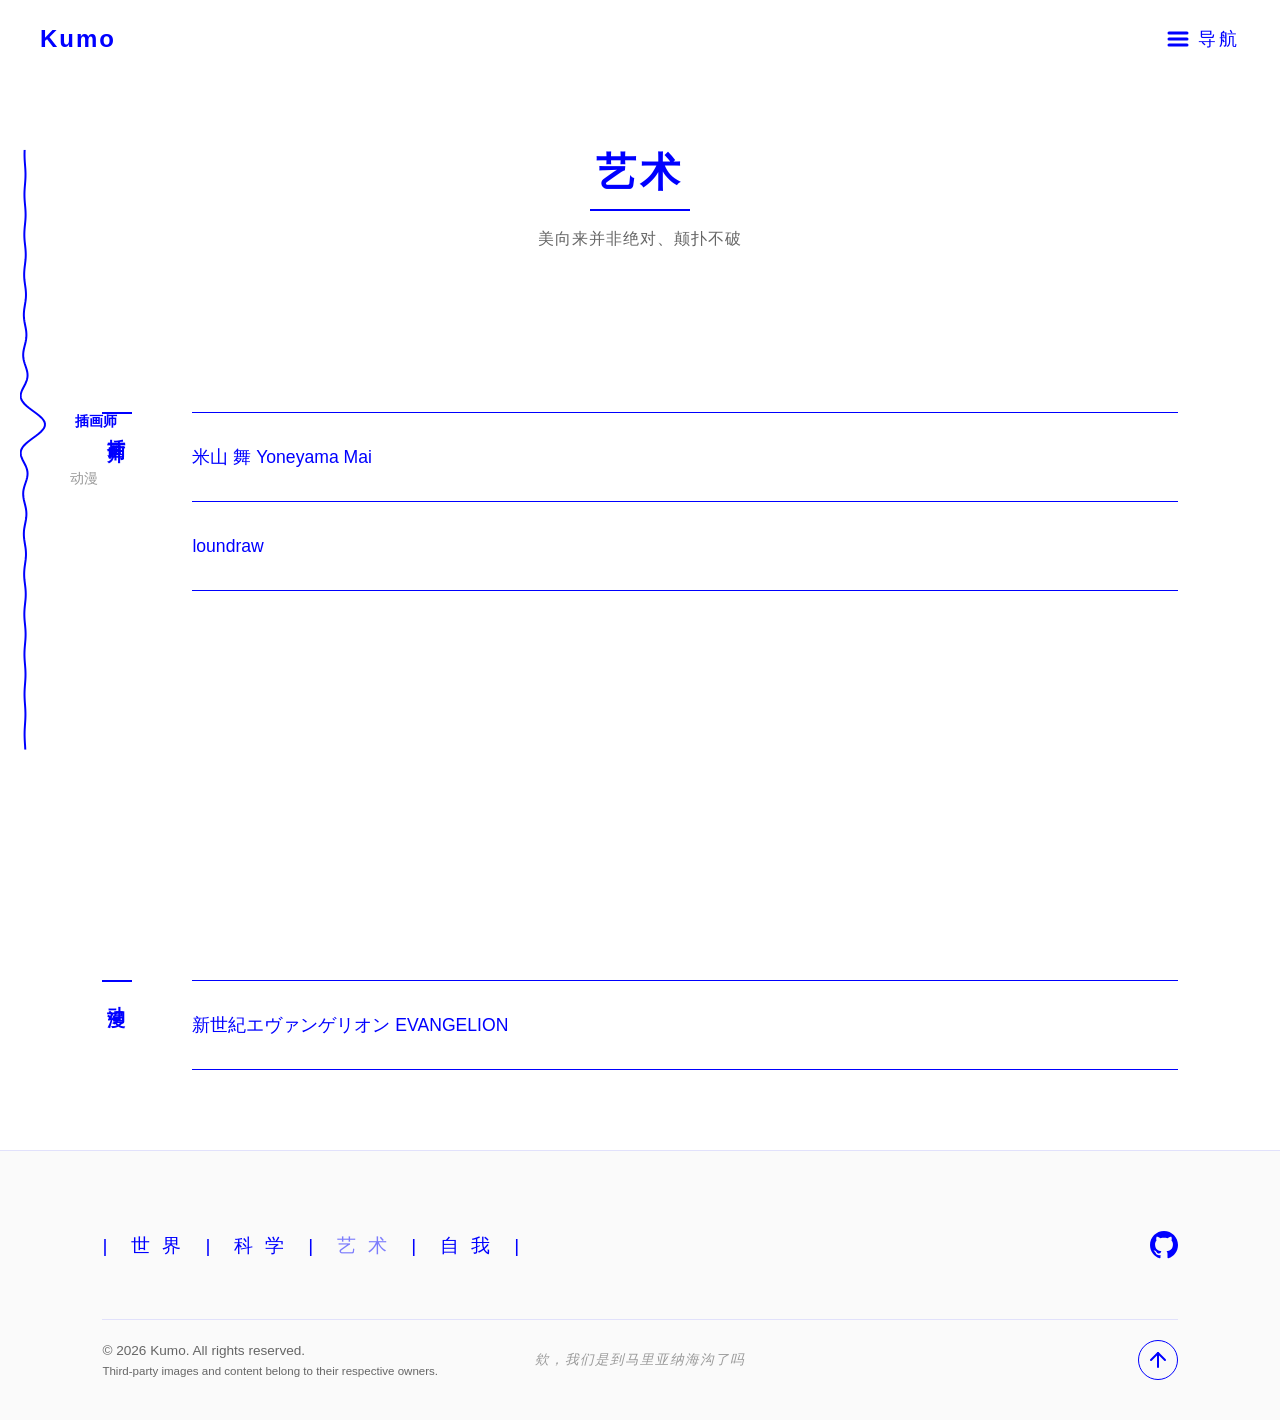
==== art.html @ 06155bc4 "Add files via upload" ====
<!DOCTYPE html>
<html lang="zh-CN">

<head>
    <meta charset="UTF-8">
    <meta name="viewport" content="width=device-width, initial-scale=1.0">
    <link rel="icon" type="image/png" href="./images/index/star.png">
    <title>探索艺术中</title>
    <link rel="stylesheet" href="substyle.css">
</head>

<body>

    <div class="main-wrapper" id="mainWrapper">

        <header id="header">
            <a href="index.html" class="logo" id="homeLogo">Kumo</a>
            <div class="menu-btn" id="openMenuBtn">
                <svg width="24" height="24" viewBox="0 0 24 24" fill="none" stroke="currentColor" stroke-width="3"
                    stroke-linecap="round" stroke-linejoin="round" class="menu-icon-svg">
                    <line x1="3" y1="12" x2="21" y2="12"></line>
                    <line x1="3" y1="6" x2="21" y2="6"></line>
                    <line x1="3" y1="18" x2="21" y2="18"></line>
                </svg>
                导航
            </div>
        </header>

        <section class="science-intro">
            <h1 class="reveal wipe-left title-wipe">艺术</h1>
            <div class="line reveal wipe-left line-wipe"></div>
            <p class="reveal subtitle-fade">美向来并非绝对、颠扑不破</p>

        </section>

        <section id="module-il" class="works-module">
            <div class="works-container">
                <div class="works-sidebar reveal">
                    <div class="sidebar-line"></div>
                    <span class="sidebar-text zh-text">插画师</span>
                </div>

                <div class="works-content">
                    <a href="https://x.com/yoneyamai" target="_blank" class="work-list-item reveal">
                        <div class="work-header">
                            <span class="work-name">米山 舞 Yoneyama Mai</span>
                        </div>
                        <div class="work-body">
                            <div class="work-body-inner gallery-inner">
                                <div class="gallery-wrapper">
                                    <div class="gallery-track direction-left">
                                        <img src="./images/art/yoneyama1.jpg" alt="yoneyama1">
                                        <img src="./images/art/yoneyama2.jpg" alt="yoneyama2">
                                        <img src="./images/art/yoneyama3.png" alt="yoneyama3">

                                        <img src="./images/art/yoneyama1.jpg" alt="yoneyama1">
                                        <img src="./images/art/yoneyama2.jpg" alt="yoneyama2">
                                        <img src="./images/art/yoneyama3.png" alt="yoneyama3">
                                    </div>
                                </div>
                            </div>
                        </div>
                    </a>
                    <a href="https://x.com/loundraw" target="_blank" class="work-list-item reveal">
                        <div class="work-header">
                            <span class="work-name">loundraw</span>
                        </div>
                        <div class="work-body">
                            <div class="work-body-inner gallery-inner">
                                <div class="gallery-wrapper">
                                    <div class="gallery-track direction-left">
                                        <img src="./images/art/loundraw1.png" alt="loundraw1">
                                        <img src="./images/art/loundraw2.jpg" alt="loundraw2">
                                        <img src="./images/art/loundraw3.jpg" alt="loundraw3">

                                        <img src="./images/art/loundraw1.png" alt="loundraw1">
                                        <img src="./images/art/loundraw2.jpg" alt="loundraw2">
                                        <img src="./images/art/loundraw3.jpg" alt="loundraw3">
                                    </div>
                                </div>
                            </div>
                        </div>
                    </a>
                </div>
            </div>
    </div>
    </section>

    <section id="module-ani" class="works-module">
        <div class="works-container">
            <div class="works-sidebar reveal">
                <div class="sidebar-line"></div>
                <span class="sidebar-text zh-text">动漫</span>
            </div>

            <div class="works-content">
                <a href="https://www.bilibili.com/bangumi/media/md1635" target="_blank" class="work-list-item-link">
                    <div class="work-list-item reveal">
                        <div class="work-header">
                            <span class="work-name">新世紀エヴァンゲリオン EVANGELION</span>
                        </div>
                        <div class="work-body">
                            <div class="work-body-inner">
                                <div class="work-img-wrapper">
                                    <img src="./images/art/eva.png" alt="EVA">
                                </div>
                            </div>
                        </div>
                    </div>
                </a>

            </div>
        </div>
    </section>


    <footer class="site-footer">
        <div class="footer-top">
            <div class="footer-nav">
                <span class="pipe">|</span>
                <a href="world.html">世界</a>
                <span class="pipe">|</span>
                <a href="science.html">科学</a>
                <span class="pipe">|</span>
                <a href="art.html" class="disabled-link">艺术</a>
                <span class="pipe">|</span>
                <a href="humanity.html">自我</a>
                <span class="pipe">|</span>
            </div>
            <div class="footer-social">
                <a href="https://github.com/KumoZYW" target="_blank" aria-label="GitHub">
                    <svg width="28" height="28" viewBox="0 0 24 24" fill="currentColor">
                        <path
                            d="M12 0c-6.626 0-12 5.373-12 12 0 5.302 3.438 9.8 8.207 11.387.599.111.793-.261.793-.577v-2.234c-3.338.726-4.033-1.416-4.033-1.416-.546-1.387-1.333-1.756-1.333-1.756-1.089-.745.083-.729.083-.729 1.205.084 1.839 1.237 1.839 1.237 1.07 1.834 2.807 1.304 3.492.997.107-.775.418-1.305.762-1.604-2.665-.305-5.467-1.334-5.467-5.931 0-1.311.469-2.381 1.236-3.221-.124-.303-.535-1.524.117-3.176 0 0 1.008-.322 3.301 1.23.957-.266 1.983-.399 3.003-.404 1.02.005 2.047.138 3.006.404 2.291-1.552 3.297-1.23 3.297-1.23.653 1.653.242 2.874.118 3.176.77.84 1.235 1.911 1.235 3.221 0 4.609-2.807 5.624-5.479 5.921.43.372.823 1.102.823 2.222v3.293c0 .319.192.694.801.576 4.765-1.589 8.199-6.086 8.199-11.386 0-6.627-5.373-12-12-12z" />
                    </svg>
                </a>
            </div>
        </div>

        <div class="footer-bottom">
            <div class="copyright">
                <p>© 2026 Kumo. All rights reserved.</p>
                <p style="font-size: 0.85em">Third-party images and content belong to their respective owners.</p>
            </div>
            <div class="mariana-text">欸，我们是到马里亚纳海沟了吗</div>
            <div class="back-to-top-btn" id="footerBackToTop" title="回到顶部">
                <svg width="24" height="24" viewBox="0 0 24 24" fill="none" stroke="currentColor" stroke-width="2"
                    stroke-linecap="round" stroke-linejoin="round">
                    <line x1="12" y1="19" x2="12" y2="5"></line>
                    <polyline points="5 12 12 5 19 12"></polyline>
                </svg>
            </div>
        </div>
    </footer>

    </div>

    <div class="menu-overlay" id="menuOverlay"></div>

    <div class="side-menu" id="sideMenu">

        <div class="menu-header">
            <a href="index.html" class="logo" id="menuHomeLogo" style="color: white;">Kumo</a>
            <div class="close-btn" id="closeMenuBtn">
                <svg width="24" height="24" viewBox="0 0 24 24" fill="none" stroke="currentColor" stroke-width="3"
                    stroke-linecap="round" stroke-linejoin="round" class="close-icon-svg">
                    <line x1="18" y1="6" x2="6" y2="18"></line>
                    <line x1="6" y1="6" x2="18" y2="18"></line>
                </svg>
                返回
            </div>
        </div>

        <div class="menu-slogan">
            <span class="slogan-line">疏影橫斜<span class="alt-char">水</span>清淺</span>
            <span class="slogan-line">暗香浮動月黃昏</span>
        </div>

        <div class="menu-content">
            <div class="large-links">
                <a href="world.html">世界</a>
                <a href="science.html">科学</a>
                <a href="art.html" class="disabled-link">艺术</a>
                <a href="humanity.html">自我</a>
            </div>

            <div class="bottom-links">
                <a href="index.html#about-module" class="about-link" onclick="closeMenu()">关于我</a>

                <div class="contact-row">
                    <span class="contact-text">联系我</span> <a href="https://github.com/KumoZYW" target="_blank"
                        class="github-icon" aria-label="GitHub">
                        <svg width="28" height="28" viewBox="0 0 24 24" fill="currentColor">
                            <path
                                d="M12 0c-6.626 0-12 5.373-12 12 0 5.302 3.438 9.8 8.207 11.387.599.111.793-.261.793-.577v-2.234c-3.338.726-4.033-1.416-4.033-1.416-.546-1.387-1.333-1.756-1.333-1.756-1.089-.745.083-.729.083-.729 1.205.084 1.839 1.237 1.839 1.237 1.07 1.834 2.807 1.304 3.492.997.107-.775.418-1.305.762-1.604-2.665-.305-5.467-1.334-5.467-5.931 0-1.311.469-2.381 1.236-3.221-.124-.303-.535-1.524.117-3.176 0 0 1.008-.322 3.301 1.23.957-.266 1.983-.399 3.003-.404 1.02.005 2.047.138 3.006.404 2.291-1.552 3.297-1.23 3.297-1.23.653 1.653.242 2.874.118 3.176.77.84 1.235 1.911 1.235 3.221 0 4.609-2.807 5.624-5.479 5.921.43.372.823 1.102.823 2.222v3.293c0 .319.192.694.801.576 4.765-1.589 8.199-6.086 8.199-11.386 0-6.627-5.373-12-12-12z" />
                        </svg>
                    </a>
                </div>
            </div>
        </div>
    </div>

    <div id="sinc-indicator">
        <svg id="sinc-svg" width="50" height="600" viewBox="0 0 50 600">
            <path id="sinc-path" stroke="#0000ff" stroke-width="2" fill="none" />
        </svg>
        <ul id="sinc-list">
            <li data-target="module-il">插画师</li>
            <li data-target="module-ani">动漫</li>
        </ul>
    </div>
    <script src="sub.js"></script>

</body>

</html>
---- substyle.css ----
/* ==================================
基础重置与全局样式 (复用自 index.html)
================================== */
@font-face {
    font-family: 'WangXiZhi';
    src: url('./fonts/wangxizhi-subset.woff2') format('woff2');
    font-weight: normal;
    font-style: normal;
    font-display: swap;
    /* 优化加载体验 */
}

* {
    margin: 0;
    padding: 0;
    box-sizing: border-box;
}

body,
html {
    font-family: 'Helvetica Neue', Arial, sans-serif;
    color: #333;
    background-color: #fff;
    line-height: 1.6;
    width: 100%;
    overflow-x: hidden;
}

/* =========================================
   自定义滚动条样式 
   ========================================= */


::-webkit-scrollbar {
    width: 8px;
    /* 纵向滚动条宽度 */
    background-color: transparent;
    /* 轨道背景设为透明 */
}

::-webkit-scrollbar-track {
    background-color: #fafafa;
}

::-webkit-scrollbar-button {
    display: none;
}

::-webkit-scrollbar-thumb {
    background-color: #0000ff;
    border-right: 2px solid transparent;
    background-clip: padding-box;
}

.no-scroll {
    overflow: hidden !important;
}

a {
    text-decoration: none;
    color: inherit;
}

/* ----------------------------------
           当前页面链接禁用状态
---------------------------------- */
.disabled-link {
    opacity: 0.5 !important;
    /* 变成 30% 的半透明 */
    pointer-events: none !important;
    /* 彻底禁用鼠标交互，无法点击和悬停 */
    cursor: default !important;
    /* 鼠标悬浮时不再是小手，而是普通箭头 */
}

/* 页头Header (复用自 index.html) */
header {
    position: fixed;
    top: 0;
    width: 100%;
    padding: 20px 40px;
    display: flex;
    justify-content: space-between;
    align-items: center;
    z-index: 100;
    transition: background-color 0.3s ease;
}

.logo {
    font-size: 24px;
    font-weight: bold;
    letter-spacing: 2px;
    cursor: pointer;
    transition: opacity 0.3s ease;
    color: #0000ff;
}

.logo:hover {
    opacity: 0.7;
}

.menu-btn {
    display: flex;
    align-items: center;
    gap: 8px;
    font-size: 18px;
    color: #0000ff;
    cursor: pointer;
    transition: opacity 0.3s ease, visibility 0.3s ease;
    letter-spacing: 3px;
}

.menu-btn:hover {
    opacity: 0.7;
}

.menu-icon-svg {
    display: block;
    transition: transform 0.3s ease, opacity 0.3s ease;
}

.menu-btn:hover .menu-icon-svg {
    transform: translateX(3px);
    opacity: 0.7;
}

/* 菜单蒙层与侧边栏 (复用自 index.html) */
.menu-overlay {
    position: fixed;
    top: 0;
    left: 0;
    width: 100%;
    height: 100vh;
    background-color: transparent;
    z-index: 990;
    visibility: hidden;
    cursor: w-resize;
}

.menu-overlay.active {
    visibility: visible;
}

.side-menu {
    position: fixed;
    top: 0;
    right: 0;
    width: calc(100% - 90px);
    height: 100vh;
    background-image:
        linear-gradient(rgba(0, 0, 0, 0.4), rgba(0, 0, 0, 0.4)),
        url('./images/index/sidemenu.jpg');
    background-size: cover;
    background-position: center;
    background-repeat: no-repeat;
    color: white;
    z-index: 999;
    display: flex;
    flex-direction: column;
    border-top-left-radius: 24px;
    box-shadow: -10px 0 40px rgba(0, 0, 0, 0.15);
    transform: translateX(100%);
    visibility: hidden;
    transition: transform 0.6s cubic-bezier(0.16, 1, 0.3, 1), visibility 0.6s;
    overflow: hidden;
}

.side-menu.active {
    transform: translateX(0);
    visibility: visible;
}

.menu-header {
    padding: 20px 40px;
    display: flex;
    justify-content: space-between;
    align-items: center;
    position: relative;
    z-index: 10;
}

.close-btn {
    display: flex;
    align-items: center;
    gap: 8px;
    font-size: 18px;
    color: white;
    cursor: pointer;
    transition: opacity 0.3s ease;
    letter-spacing: 3px;
}

.close-btn:hover {
    opacity: 0.7;
}

.close-icon-svg {
    display: block;
    transition: transform 0.2s ease;
}

.close-btn:hover .close-icon-svg {
    transform: rotate(720deg);
}

.menu-slogan {
    position: absolute;
    left: 8vw;
    top: 50%;
    transform: translateY(-50%);
    font-family: 'WangXiZhi', 'KaiTi', 'STKaiti', serif;
    font-size: clamp(2.5rem, 4vw, 4.5rem);
    color: rgba(255, 255, 255, 0.7);
    pointer-events: none;
    display: flex;
    flex-direction: column;
    gap: 15px;
    letter-spacing: 4px;
}

.slogan-line {
    clip-path: inset(0 100% 0 0);
    transition: clip-path 1.2s cubic-bezier(0.4, 0, 0.2, 1);
    padding: 0 20px;
    margin-left: -20px;
    white-space: nowrap;
}

.slogan-line:nth-child(2) {
    transform: translateX(2em);
}

.alt-char {
    font-feature-settings: "aalt" 1;

    /* 可选微调 */
    /* font-size: 1.1em; */
    /* transform: translateX(-2px) translateY(2px); */
    display: inline-block;
}

.side-menu.active .slogan-line:nth-child(1) {
    clip-path: inset(0 0 0 0);
    transition-delay: 0.4s;
}

.side-menu.active .slogan-line:nth-child(2) {
    clip-path: inset(0 0 0 0);
    transition-delay: 1.2s;
}

@media (max-width: 960px) {
    .menu-slogan {
        top: auto;
        bottom: 80px;
        left: 40px;
        transform: none;
        font-size: 2rem;
        gap: 5px;
    }
}

.menu-content {
    flex: 1;
    display: flex;
    flex-direction: column;
    justify-content: center;
    padding-left: clamp(40px, 57%, 1000px);
    min-height: max-content;
    padding-right: 40px;
    margin-top: 0;
}

.large-links {
    display: flex;
    flex-direction: column;
    gap: 15px;
    margin-bottom: 50px;
}

.large-links a {
    font-size: clamp(2.5rem, 5vw, 3.5rem);
    font-weight: 300;
    letter-spacing: 10px;
    transition: transform 0.3s ease, opacity 0.3s ease;
    transform-origin: left center;
    display: inline-block;
    white-space: nowrap;
    outline: none;
    -webkit-tap-highlight-color: transparent;
}

.large-links a:hover {
    transform: translateX(20px);
    opacity: 0.7;
}

.bottom-links {
    display: flex;
    flex-direction: column;
    gap: 10px;
    margin-left: 10px;
}

.about-link,
.contact-text {
    font-size: 1.2rem;
    font-weight: 300;
    letter-spacing: 6px;
    color: white;
    text-decoration: none;
    display: inline-block;
}

.about-link {
    transition: opacity 0.3s ease;
}

.about-link:hover {
    opacity: 0.7;
}

.contact-row {
    display: flex;
    align-items: center;
    gap: 60px;
}

.github-icon {
    display: flex;
    align-items: center;
    color: white;
    transition: opacity 0.3s ease;
}

.github-icon:hover {
    opacity: 0.7;
}

/* 页面揭示动画 (复用自 index.html) */
.reveal {
    opacity: 0;
    transform: translateY(40px);
    transition: all 0.8s cubic-bezier(0.5, 0, 0, 1);
}

.reveal.active {
    opacity: 1;
    transform: translateY(0);
}

/* 页脚 site-footer (复用自 index.html) */
.site-footer {
    background-color: #fafafa;
    padding: 80px 8vw 40px 8vw;
    color: #0000ff;
    border-top: 1px solid rgba(0, 0, 255, 0.1);
}

.footer-top {
    display: flex;
    justify-content: space-between;
    align-items: center;
    padding-bottom: 60px;
    margin-bottom: 20px;
    border-bottom: 1px solid rgba(0, 0, 255, 0.1);
}

.footer-nav {
    display: flex;
    align-items: center;
    gap: 0;
    font-size: 1.2rem;
    font-weight: 500;
}

.footer-nav .pipe {
    color: #0000ff;
    font-weight: 300;
    margin: 0;
    padding: 0;
    line-height: 1;
}

.footer-nav a {
    color: #0000ff;
    text-decoration: none;
    padding: 4px 12px;
    letter-spacing: 12px;
    text-indent: 12px;
    position: relative;
    z-index: 1;
    transition: color 0.3s ease;
    line-height: 1;
    display: inline-block;
}

.footer-nav a::before {
    content: '';
    position: absolute;
    top: 0;
    left: 0;
    width: 0;
    height: 100%;
    background-color: #0000ff;
    z-index: -1;
    transition: width 0.35s cubic-bezier(0.16, 1, 0.3, 1);
}

.footer-nav a:hover {
    color: #ffffff;
}

.footer-nav a:hover::before {
    width: 100%;
}

.footer-social a {
    color: #0000ff;
    display: flex;
    align-items: center;
    transition: opacity 0.3s ease;
}

.footer-social a:hover {
    opacity: 0.6;
}

.footer-bottom {
    display: flex;
    justify-content: space-between;
    align-items: center;
    position: relative;
    color: #666;
    font-size: 0.85rem;
}

.copyright {
    flex: 1;
}

.mariana-text {
    position: absolute;
    left: 50%;
    transform: translateX(-50%);
    color: #999;
    font-style: italic;
    letter-spacing: 1px;
}

.back-to-top-btn {
    display: flex;
    align-items: center;
    justify-content: center;
    width: 40px;
    height: 40px;
    border: 1px solid #0000ff;
    color: #0000ff;
    border-radius: 50%;
    cursor: pointer;
    transition: all 0.3s ease;
}

.back-to-top-btn:hover {
    background-color: #0000ff;
    color: #ffffff;
}

@media (max-width: 960px) {
    .footer-top {
        flex-direction: column;
        gap: 40px;
    }

    .footer-bottom {
        flex-direction: column;
        gap: 20px;
        text-align: center;
    }

    .mariana-text {
        position: static;
        transform: none;
    }
}

/* ----------------------------------
           页面主容器与新增功能
---------------------------------- */
.main-wrapper {
    position: relative;
    width: 100%;
    min-height: 100vh;
    background-color: #fff;
    transition: transform 0.6s cubic-bezier(0.16, 1, 0.3, 1);
    z-index: 1;
    overflow-x: hidden;
    /* 移除了 margin-top: 80px，防止顶部出现灰色缝隙 */
}

.main-wrapper.menu-open {
    transform: translateX(calc(-100% + 120px));
    pointer-events: none;
    user-select: none;
}

.main-wrapper.menu-open #openMenuBtn {
    opacity: 0;
    visibility: hidden;
    transition: opacity 0.3s ease, visibility 0.3s ease;
}

/* "科学" 顶部区域 */
.science-intro {
    text-align: center;
    /* 将避开导航栏的空间改用 padding-top 来实现 */
    padding: 140px 8vw 60px 8vw;
    margin-bottom: 20px;
    background-color: #fff;
}

.science-intro h1 {
    font-size: 2.5rem;
    color: #0000ff;
    letter-spacing: 4px;
    margin-bottom: 5px;
    font-weight: bold;
    display: inline-block;
}

/* ----------------------------------
           新增：从左到右的擦除动画
---------------------------------- */
.wipe-left {
    opacity: 1 !important;
    /* 覆盖默认 reveal 的透明度 */
    transform: none !important;
    /* 覆盖默认 reveal 的上浮 */
    clip-path: inset(0 100% 0 0);
    /* 初始状态：从右边把元素完全裁掉（不可见） */
    transition: clip-path 0.4s cubic-bezier(0.4, 0, 0.2, 1) !important;
}

/* 当滚动到视野内，JS 添加 active 后，展开裁剪范围 */
.wipe-left.active {
    clip-path: inset(0 0 0 0);
}

/* ----------------------------------
           控制出场顺序的延迟时间
---------------------------------- */
.title-wipe {
    transition-delay: 0.1s !important;
}

.line-wipe {
    transition-delay: 0.5s !important;
}

.subtitle-fade {
    transition-delay: 0.9s !important;
}

.science-intro .line {
    width: 100px;
    height: 2px;
    background-color: #0000ff;
    margin: 0 auto 15px;
}

.science-intro p {
    font-size: 1rem;
    color: #666;
    letter-spacing: 1px;
    max-width: 800px;
    /* 宽度 */
    margin: 0 auto;
}

@media (max-width: 960px) {
    .science-intro h1 {
        font-size: 2rem;
    }

    .science-intro p {
        font-size: 0.9rem;
        padding: 0 20px;
    }
}

/* Works 模块 沿用原格式并调整 */
.works-module {
    background-color: #fff;
    padding: 80px 8vw;
}

.works-module:first-of-type {
    border-top: none;
    /* 第一个模块不需要顶边框 */
}

.works-container {
    display: flex;
    gap: 60px;
    max-width: 1200px;
    /* 稍微缩小以对齐 indicator */
    margin: 0 auto;
    align-items: flex-start;
    width: 100%;
}

/* 左侧侧边栏结构与原 Works 模块一致 */
.works-sidebar {
    flex: 0 0 30px;
    display: flex;
    flex-direction: column;
    align-items: center;
    padding-top: 0px;
    gap: 10px;
}

.sidebar-line {
    width: 100%;
    height: 2px;
    background-color: #0000ff;
}

.sidebar-text {
    writing-mode: vertical-rl;
    color: #0000ff;
    font-size: 18px;
    font-weight: 700;
    letter-spacing: 4px;
    text-transform: uppercase;
    transform: translateX(-1px);
}

.sidebar-text.zh-text {
    transform: translateX(-2px);
    /* 微调位置，使其更靠近线条 */
}

/* 右侧列表区域 */
.works-content {
    flex: 1;
    display: flex;
    flex-direction: column;
}

.work-list-item {
    border-top: 1px solid #0000ff;
    color: #0000ff;
}

/* 最后一个元素加上底边框 */
.work-list-item:last-child {
    border-bottom: 1px solid #0000ff;
}

/* 列表常驻显示头部 (时间和名称) */
.work-header {
    display: flex;
    padding: 30px 0;
    cursor: pointer;
    font-size: 1.1rem;
    transition: opacity 0.3s ease;
}

.work-header:hover {
    opacity: 0.7;
}

.work-author {
    flex: 0 0 220px;
    font-weight: 500;
}

.work-name {
    flex: 1;
    font-weight: 500;
}

.work-date {
    flex: 0 0 150px;
    font-weight: 500;
}

/* 隐藏的展开内容区 (使用 grid 动画实现平滑展开) */
.work-body {
    display: grid;
    grid-template-rows: 0fr;
    transition: grid-template-rows 0.5s cubic-bezier(0.16, 1, 0.3, 1);
}

.work-body-inner {
    overflow: hidden;
    display: flex;
    justify-content: flex-end;
    min-height: 0;
}

/* 鼠标悬停在 item 上时展开 */
.work-list-item:hover .work-body {
    grid-template-rows: 1fr;
}

/* 照片容器占右半部分 */
.work-img-wrapper {
    width: 50%;
    margin-bottom: 30px;
}

.work-list-item-link {
    text-decoration: none;
    /* 去掉下划线 */
    color: inherit;
    /* 继承父级颜色，保持原样 */
    display: block;
    /* 让链接撑满整个项目宽度 */
}

.work-img-wrapper img {
    height: 250px;
    width: auto;
    aspect-ratio: 16 / 9;
    object-fit: cover;
    border-radius: 5px;
    /*添加圆角属性 */
    display: block;
    margin-left: auto;
}

/* Works 模块响应式调整 */
@media (max-width: 960px) {
    .works-container {
        flex-direction: column;
        gap: 40px;
    }

    .works-sidebar {
        flex: none;
        flex-direction: row;
        padding-top: 0;
        align-items: center;
    }

    .sidebar-text {
        writing-mode: horizontal-tb;
        transform: none;
    }

    .sidebar-line {
        width: 30px;
        height: 2px;
    }

    .work-header {
        flex-direction: column;
        gap: 10px;
        padding: 20px 0;
    }

    .work-author,
    .work-date {
        flex: none;
        font-size: 0.9rem;
    }

    .work-img-wrapper {
        width: 100%;
        height: auto;
    }
}

/* ----------------------------------
           Gallery 流动图库模块
---------------------------------- */
/* 覆盖原本 flex-end 居右的设定，让画廊占满整行 */
.gallery-inner {
    display: block;
    width: 100%;
}

/* 画廊外层视窗，隐藏溢出的部分 */
.gallery-wrapper {
    width: 100%;
    overflow: hidden;
    white-space: nowrap;
    margin-bottom: 30px;
}

/* 轨道，存放所有的图片 */
.gallery-track {
    display: inline-flex;
    gap: 20px;
    /* 图片之间的间距 */
    width: max-content;
    /* 强制轨道宽度等于内容总宽 */
}

/* 画廊图片统一高度，宽度自适应，保持 16:9 裁切和圆角 */
.gallery-track img {
    height: 250px;
    /* 你可以根据需要调整这个高度 */
    width: auto;
    aspect-ratio: 16 / 9;
    object-fit: cover;
    border-radius: 5px;
    cursor: pointer;
}

/* 动画设定：20秒匀速无限循环 */
.gallery-track.direction-left {
    animation: scrollLeft 20s linear infinite;
}

.gallery-track.direction-right {
    animation: scrollRight 20s linear infinite;
}

/* 关键帧动画：向左滚动 */
@keyframes scrollLeft {
    0% {
        transform: translateX(0);
    }

    /* 因为有两组相同的图，滚动 50% 正好是一组图的宽度 + 一半的 gap */
    100% {
        transform: translateX(calc(-50% - 10px));
    }
}

/* 关键帧动画：向右滚动 */
@keyframes scrollRight {

    /* 向右滚动时，起点是左侧偏移状态 */
    0% {
        transform: translateX(calc(-50% - 10px));
    }

    100% {
        transform: translateX(0);
    }
}

/* 移动端响应式调整：稍微把高度改小一点 */
@media (max-width: 960px) {
    .gallery-track img {
        height: 150px;
    }
}

/* ----------------------------------
           左侧 sinc 函数指示器
---------------------------------- */
#sinc-indicator {
    position: fixed;
    left: 20px;
    top: 50%;
    transform: translateY(-50%);
    display: flex;
    align-items: center;
    /* 纵向居中文字列表 */
    z-index: 1000;
    transition: opacity 0.3s ease, visibility 0.3s ease;
}

/* 当 body 被锁定（即侧边栏打开）时，隐藏左侧指示器 */
body.no-scroll #sinc-indicator {
    opacity: 0;
    visibility: hidden;
    pointer-events: none;
    /* 防止隐藏后还能被点击到 */
}

#sinc-svg {
    position: absolute;
    left: 0;
    top: 50%;
    /* 往下推50% */
    transform: translateY(-50%);
    /* 再拉回来一半，实现完美居中 */
}

#sinc-list {
    list-style: none;
    padding: 0;
    margin: 0 0 0 50px;
    /* 给左侧曲线留出50px空间，防重叠 */
    display: flex;
    flex-direction: column;
    gap: 40px;
    /* 拉开标题之间的纵向距离 */
}

#sinc-list li {
    font-size: 0.9rem;
    color: #999;
    cursor: pointer;
    transition: color 0.3s, transform 0.3s;
    line-height: 1.2;
}

#sinc-list li.active {
    color: #0000ff;
    font-weight: bold;
    transform: translateX(5px);
}

@media (max-width: 1200px) {
    #sinc-indicator {
        display: none;
    }

    /* 较小屏幕隐藏 */
}
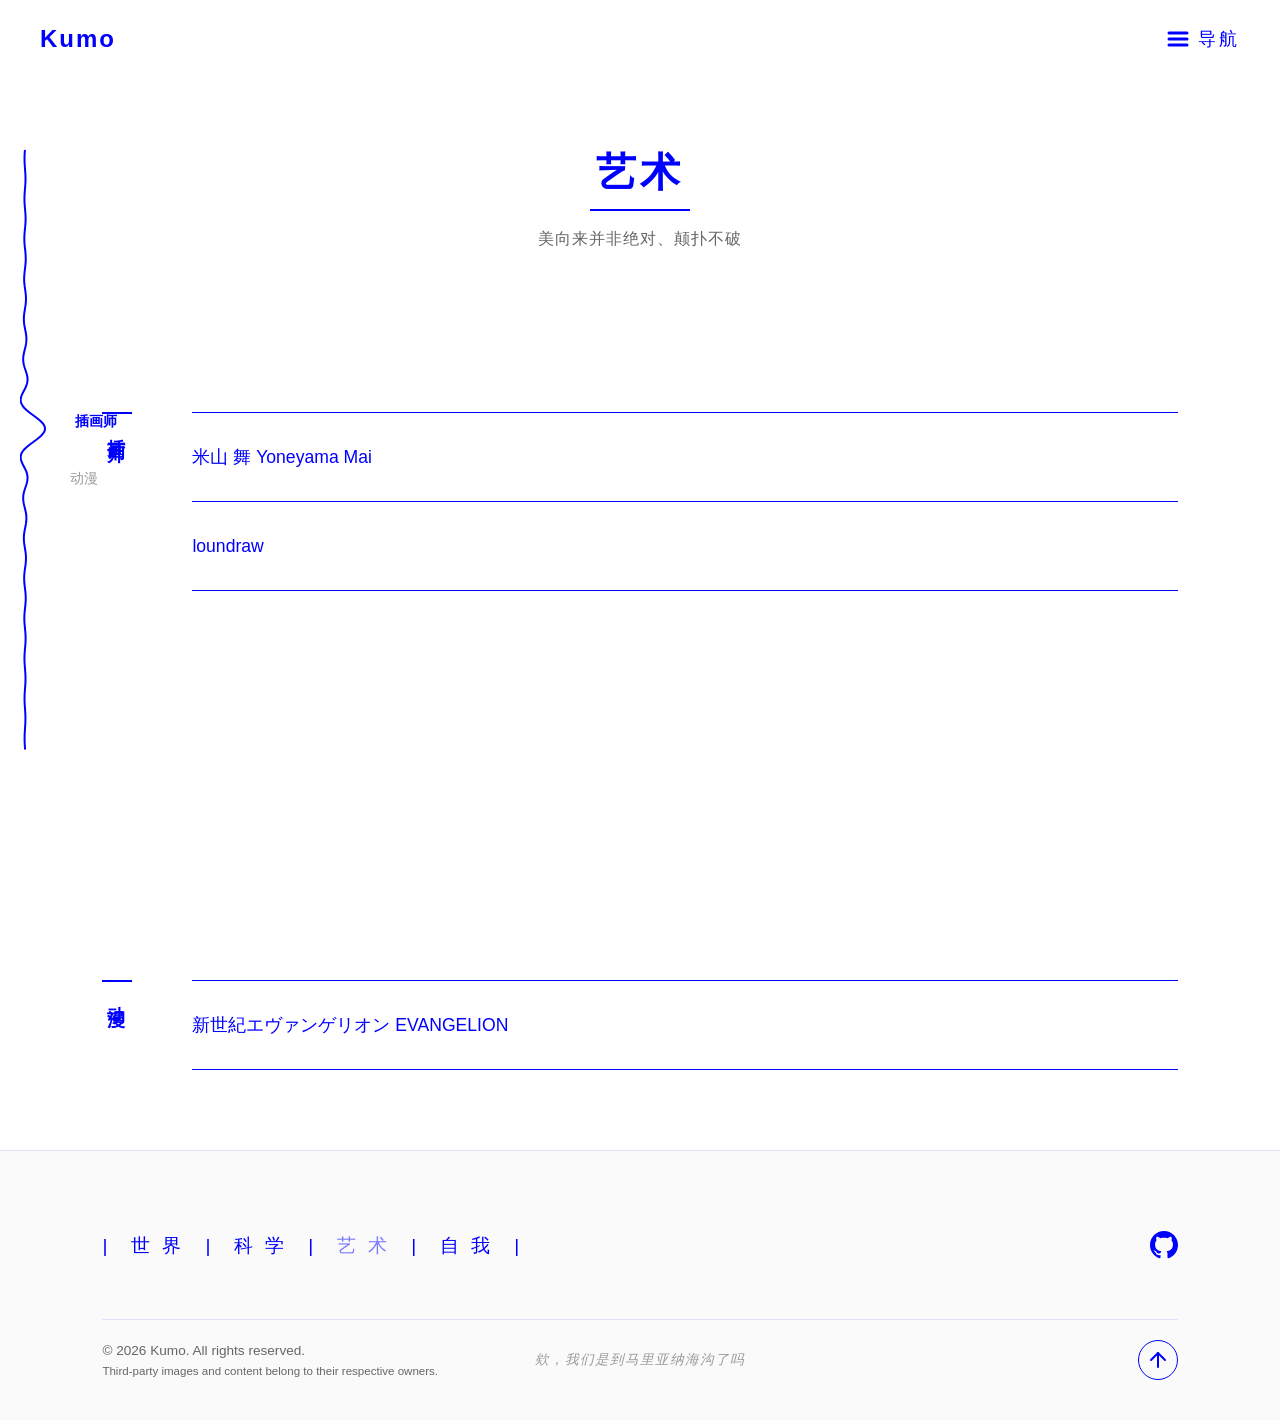
==== commit 168f3473: "Add files via upload" ====
--- a/art.html
+++ b/art.html
@@ -6,6 +6,7 @@
     <meta name="viewport" content="width=device-width, initial-scale=1.0">
     <link rel="icon" type="image/png" href="./images/index/star.png">
     <title>探索艺术中</title>
+    <meta http-equiv="Content-Security-Policy" content="default-src 'self'; img-src 'self' data: https:; script-src 'self' 'unsafe-inline'; style-src 'self' 'unsafe-inline'; font-src 'self';">
     <link rel="stylesheet" href="substyle.css">
 </head>
 
@@ -41,7 +42,7 @@
                 </div>
 
                 <div class="works-content">
-                    <a href="https://x.com/yoneyamai" target="_blank" class="work-list-item reveal">
+                    <a href="https://x.com/yoneyamai" target="_blank" rel="noopener noreferrer" class="work-list-item reveal">
                         <div class="work-header">
                             <span class="work-name">米山 舞 Yoneyama Mai</span>
                         </div>
@@ -61,7 +62,7 @@
                             </div>
                         </div>
                     </a>
-                    <a href="https://x.com/loundraw" target="_blank" class="work-list-item reveal">
+                    <a href="https://x.com/loundraw" target="_blank" rel="noopener noreferrer" class="work-list-item reveal">
                         <div class="work-header">
                             <span class="work-name">loundraw</span>
                         </div>
@@ -94,7 +95,7 @@
             </div>
 
             <div class="works-content">
-                <a href="https://www.bilibili.com/bangumi/media/md1635" target="_blank" class="work-list-item-link">
+                <a href="https://www.bilibili.com/bangumi/media/md1635" target="_blank" rel="noopener noreferrer" class="work-list-item-link">
                     <div class="work-list-item reveal">
                         <div class="work-header">
                             <span class="work-name">新世紀エヴァンゲリオン EVANGELION</span>
@@ -128,7 +129,7 @@
                 <span class="pipe">|</span>
             </div>
             <div class="footer-social">
-                <a href="https://github.com/KumoZYW" target="_blank" aria-label="GitHub">
+                <a href="https://github.com/KumoZYW" target="_blank" rel="noopener noreferrer" aria-label="GitHub">
                     <svg width="28" height="28" viewBox="0 0 24 24" fill="currentColor">
                         <path
                             d="M12 0c-6.626 0-12 5.373-12 12 0 5.302 3.438 9.8 8.207 11.387.599.111.793-.261.793-.577v-2.234c-3.338.726-4.033-1.416-4.033-1.416-.546-1.387-1.333-1.756-1.333-1.756-1.089-.745.083-.729.083-.729 1.205.084 1.839 1.237 1.839 1.237 1.07 1.834 2.807 1.304 3.492.997.107-.775.418-1.305.762-1.604-2.665-.305-5.467-1.334-5.467-5.931 0-1.311.469-2.381 1.236-3.221-.124-.303-.535-1.524.117-3.176 0 0 1.008-.322 3.301 1.23.957-.266 1.983-.399 3.003-.404 1.02.005 2.047.138 3.006.404 2.291-1.552 3.297-1.23 3.297-1.23.653 1.653.242 2.874.118 3.176.77.84 1.235 1.911 1.235 3.221 0 4.609-2.807 5.624-5.479 5.921.43.372.823 1.102.823 2.222v3.293c0 .319.192.694.801.576 4.765-1.589 8.199-6.086 8.199-11.386 0-6.627-5.373-12-12-12z" />
@@ -188,7 +189,7 @@
                 <a href="index.html#about-module" class="about-link" onclick="closeMenu()">关于我</a>
 
                 <div class="contact-row">
-                    <span class="contact-text">联系我</span> <a href="https://github.com/KumoZYW" target="_blank"
+                    <span class="contact-text">联系我</span> <a href="https://github.com/KumoZYW" target="_blank" rel="noopener noreferrer"
                         class="github-icon" aria-label="GitHub">
                         <svg width="28" height="28" viewBox="0 0 24 24" fill="currentColor">
                             <path
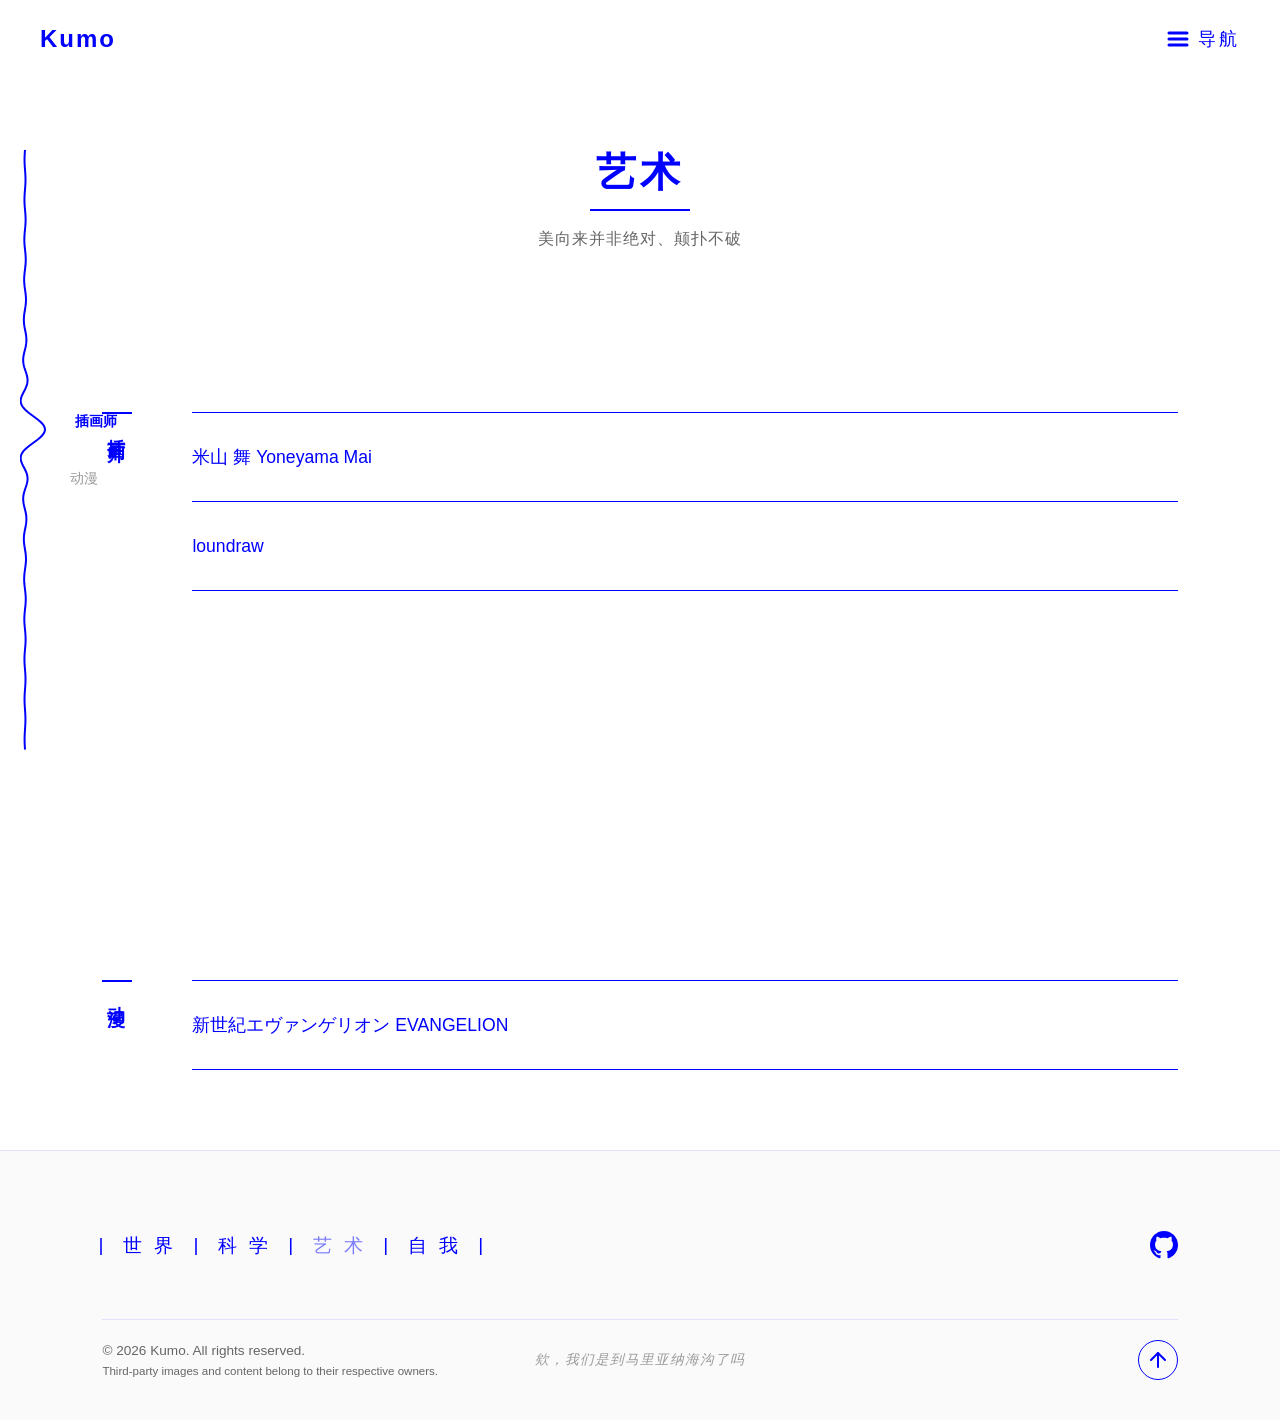
==== commit 03c925a7: "Add files via upload" ====
--- a/art.html
+++ b/art.html
@@ -118,6 +118,7 @@
     <footer class="site-footer">
         <div class="footer-top">
             <div class="footer-nav">
+                <div class="nav-slider"></div>
                 <span class="pipe">|</span>
                 <a href="world.html">世界</a>
                 <span class="pipe">|</span>
--- a/substyle.css
+++ b/substyle.css
@@ -249,17 +249,6 @@
     transition-delay: 1.2s;
 }
 
-@media (max-width: 960px) {
-    .menu-slogan {
-        top: auto;
-        bottom: 80px;
-        left: 40px;
-        transform: none;
-        font-size: 2rem;
-        gap: 5px;
-    }
-}
-
 .menu-content {
     flex: 1;
     display: flex;
@@ -269,6 +258,25 @@
     min-height: max-content;
     padding-right: 40px;
     margin-top: 0;
+}
+
+@media (max-width: 960px) {
+    .menu-slogan {
+        top: auto;
+        bottom: 80px;
+        left: 30px;
+        transform: none;
+        font-size: 2rem;
+        gap: 5px;
+    }
+
+    .menu-content {
+        justify-content: flex-start;
+        /* 取消原来的垂直居中，改为整体靠上对齐 */
+        padding-top: 20%;
+        /* 控制距离顶部的距离 */
+        padding-left: 30%;
+    }
 }
 
 .large-links {
@@ -372,47 +380,59 @@
     gap: 0;
     font-size: 1.2rem;
     font-weight: 500;
+    position: relative; /* 让内部的绝对定位以它为准 */
+    z-index: 1;
 }
 
 .footer-nav .pipe {
     color: #0000ff;
     font-weight: 300;
     margin: 0;
-    padding: 0;
+    margin: 0 -4px;
+    /* 负值抵消 a 标签左右的 padding，确保 | 紧贴文字 */
     line-height: 1;
+    /* 取消默认行高的干扰，确保对齐 */
+    position: relative;
+    top: -1px;
+    /* 降低视觉高度 */
+    z-index: 2; /* 保证在滑块之上 */
+    pointer-events: none; /* 防止竖线干扰鼠标悬停检测 */
 }
 
 .footer-nav a {
     color: #0000ff;
     text-decoration: none;
-    padding: 4px 12px;
+    /*  控制 | 到文字的空隙。 */
+    padding: 0px 12px 0px 24px;
+    /* 增加词内部的字间距 */
     letter-spacing: 12px;
-    text-indent: 12px;
     position: relative;
-    z-index: 1;
+    z-index: 2; /* 确保链接在竖线之上，避免被遮挡 */
     transition: color 0.3s ease;
     line-height: 1;
+    /* 强制行高，让色块高度和 | 严格等高 */
     display: inline-block;
-}
-
-.footer-nav a::before {
-    content: '';
+    white-space: nowrap;
+}
+
+.nav-slider {
     position: absolute;
     top: 0;
     left: 0;
-    width: 0;
     height: 100%;
     background-color: #0000ff;
-    z-index: -1;
-    transition: width 0.35s cubic-bezier(0.16, 1, 0.3, 1);
+    z-index: 0; /* 放在底层，文字和竖线在它上面 */
+    opacity: 0; /* 默认隐藏 */
+    pointer-events: none; /* 防止滑块自己挡住鼠标事件 */
+    
+    /* 位置和透明度都加上平滑过渡 */
+    transition: transform 0.35s cubic-bezier(0.16, 1, 0.3, 1), 
+                width 0.35s cubic-bezier(0.16, 1, 0.3, 1), 
+                opacity 0.3s ease;
 }
 
 .footer-nav a:hover {
     color: #ffffff;
-}
-
-.footer-nav a:hover::before {
-    width: 100%;
 }
 
 .footer-social a {
@@ -481,6 +501,12 @@
     .mariana-text {
         position: static;
         transform: none;
+    }
+
+    .footer-nav a {
+        letter-spacing: 10px;
+        /* 减小字间距，适应换行后的视觉效果 */
+        padding: 0 10px 0 20px;
     }
 }
 
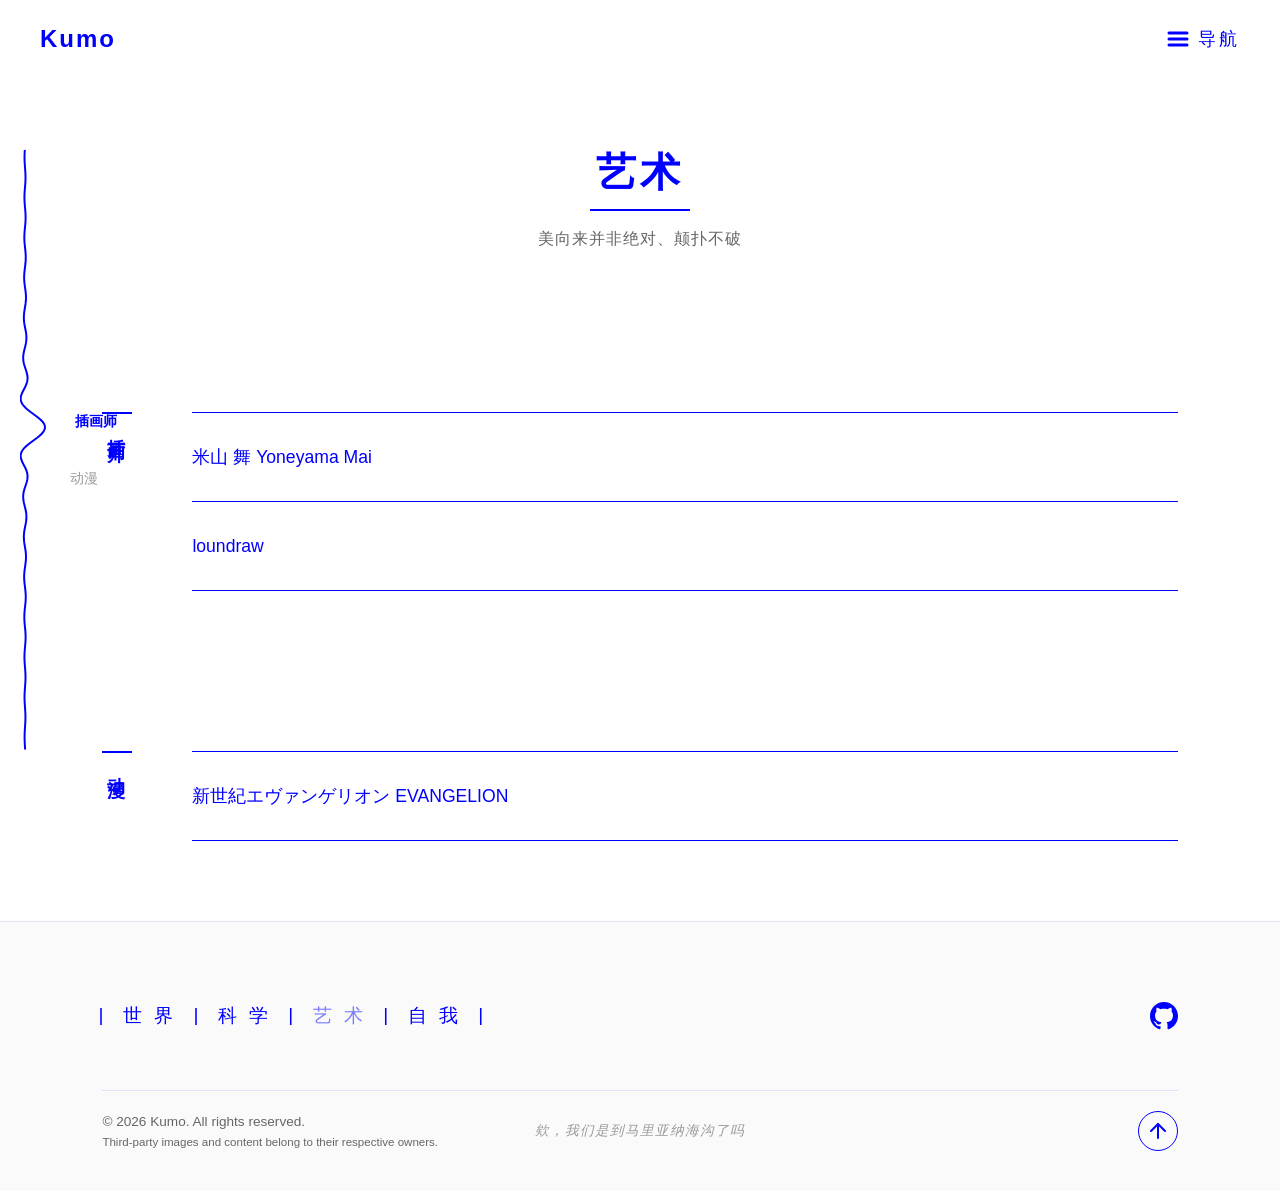
==== commit 64a498ff: "Add files via upload" ====
--- a/art.html
+++ b/art.html
@@ -6,7 +6,8 @@
     <meta name="viewport" content="width=device-width, initial-scale=1.0">
     <link rel="icon" type="image/png" href="./images/index/star.png">
     <title>探索艺术中</title>
-    <meta http-equiv="Content-Security-Policy" content="default-src 'self'; img-src 'self' data: https:; script-src 'self' 'unsafe-inline'; style-src 'self' 'unsafe-inline'; font-src 'self';">
+    <meta http-equiv="Content-Security-Policy"
+        content="default-src 'self'; img-src 'self' data: https:; script-src 'self' 'unsafe-inline'; style-src 'self' 'unsafe-inline'; font-src 'self';">
     <link rel="stylesheet" href="substyle.css">
 </head>
 
@@ -42,7 +43,8 @@
                 </div>
 
                 <div class="works-content">
-                    <a href="https://x.com/yoneyamai" target="_blank" rel="noopener noreferrer" class="work-list-item reveal">
+                    <a href="https://x.com/yoneyamai" target="_blank" rel="noopener noreferrer"
+                        class="work-list-item reveal">
                         <div class="work-header">
                             <span class="work-name">米山 舞 Yoneyama Mai</span>
                         </div>
@@ -62,7 +64,8 @@
                             </div>
                         </div>
                     </a>
-                    <a href="https://x.com/loundraw" target="_blank" rel="noopener noreferrer" class="work-list-item reveal">
+                    <a href="https://x.com/loundraw" target="_blank" rel="noopener noreferrer"
+                        class="work-list-item reveal">
                         <div class="work-header">
                             <span class="work-name">loundraw</span>
                         </div>
@@ -84,76 +87,77 @@
                     </a>
                 </div>
             </div>
-    </div>
-    </section>
-
-    <section id="module-ani" class="works-module">
-        <div class="works-container">
-            <div class="works-sidebar reveal">
-                <div class="sidebar-line"></div>
-                <span class="sidebar-text zh-text">动漫</span>
-            </div>
-
-            <div class="works-content">
-                <a href="https://www.bilibili.com/bangumi/media/md1635" target="_blank" rel="noopener noreferrer" class="work-list-item-link">
-                    <div class="work-list-item reveal">
-                        <div class="work-header">
-                            <span class="work-name">新世紀エヴァンゲリオン EVANGELION</span>
-                        </div>
-                        <div class="work-body">
-                            <div class="work-body-inner">
-                                <div class="work-img-wrapper">
-                                    <img src="./images/art/eva.png" alt="EVA">
+
+        </section>
+
+        <section id="module-ani" class="works-module">
+            <div class="works-container">
+                <div class="works-sidebar reveal">
+                    <div class="sidebar-line"></div>
+                    <span class="sidebar-text zh-text">动漫</span>
+                </div>
+
+                <div class="works-content">
+                    <a href="https://www.bilibili.com/bangumi/media/md1635" target="_blank" rel="noopener noreferrer"
+                        class="work-list-item-link">
+                        <div class="work-list-item reveal">
+                            <div class="work-header">
+                                <span class="work-name">新世紀エヴァンゲリオン EVANGELION</span>
+                            </div>
+                            <div class="work-body">
+                                <div class="work-body-inner">
+                                    <div class="work-img-wrapper">
+                                        <img src="./images/art/eva.png" alt="EVA">
+                                    </div>
                                 </div>
                             </div>
                         </div>
-                    </div>
-                </a>
-
-            </div>
-        </div>
-    </section>
-
-
-    <footer class="site-footer">
-        <div class="footer-top">
-            <div class="footer-nav">
-                <div class="nav-slider"></div>
-                <span class="pipe">|</span>
-                <a href="world.html">世界</a>
-                <span class="pipe">|</span>
-                <a href="science.html">科学</a>
-                <span class="pipe">|</span>
-                <a href="art.html" class="disabled-link">艺术</a>
-                <span class="pipe">|</span>
-                <a href="humanity.html">自我</a>
-                <span class="pipe">|</span>
-            </div>
-            <div class="footer-social">
-                <a href="https://github.com/KumoZYW" target="_blank" rel="noopener noreferrer" aria-label="GitHub">
-                    <svg width="28" height="28" viewBox="0 0 24 24" fill="currentColor">
-                        <path
-                            d="M12 0c-6.626 0-12 5.373-12 12 0 5.302 3.438 9.8 8.207 11.387.599.111.793-.261.793-.577v-2.234c-3.338.726-4.033-1.416-4.033-1.416-.546-1.387-1.333-1.756-1.333-1.756-1.089-.745.083-.729.083-.729 1.205.084 1.839 1.237 1.839 1.237 1.07 1.834 2.807 1.304 3.492.997.107-.775.418-1.305.762-1.604-2.665-.305-5.467-1.334-5.467-5.931 0-1.311.469-2.381 1.236-3.221-.124-.303-.535-1.524.117-3.176 0 0 1.008-.322 3.301 1.23.957-.266 1.983-.399 3.003-.404 1.02.005 2.047.138 3.006.404 2.291-1.552 3.297-1.23 3.297-1.23.653 1.653.242 2.874.118 3.176.77.84 1.235 1.911 1.235 3.221 0 4.609-2.807 5.624-5.479 5.921.43.372.823 1.102.823 2.222v3.293c0 .319.192.694.801.576 4.765-1.589 8.199-6.086 8.199-11.386 0-6.627-5.373-12-12-12z" />
+                    </a>
+
+                </div>
+            </div>
+        </section>
+
+
+        <footer class="site-footer">
+            <div class="footer-top">
+                <div class="footer-nav">
+                    <div class="nav-slider"></div>
+                    <span class="pipe">|</span>
+                    <a href="world.html">世界</a>
+                    <span class="pipe">|</span>
+                    <a href="science.html">科学</a>
+                    <span class="pipe">|</span>
+                    <a href="art.html" class="disabled-link">艺术</a>
+                    <span class="pipe">|</span>
+                    <a href="humanity.html">自我</a>
+                    <span class="pipe">|</span>
+                </div>
+                <div class="footer-social">
+                    <a href="https://github.com/KumoZYW" target="_blank" rel="noopener noreferrer" aria-label="GitHub">
+                        <svg width="28" height="28" viewBox="0 0 24 24" fill="currentColor">
+                            <path
+                                d="M12 0c-6.626 0-12 5.373-12 12 0 5.302 3.438 9.8 8.207 11.387.599.111.793-.261.793-.577v-2.234c-3.338.726-4.033-1.416-4.033-1.416-.546-1.387-1.333-1.756-1.333-1.756-1.089-.745.083-.729.083-.729 1.205.084 1.839 1.237 1.839 1.237 1.07 1.834 2.807 1.304 3.492.997.107-.775.418-1.305.762-1.604-2.665-.305-5.467-1.334-5.467-5.931 0-1.311.469-2.381 1.236-3.221-.124-.303-.535-1.524.117-3.176 0 0 1.008-.322 3.301 1.23.957-.266 1.983-.399 3.003-.404 1.02.005 2.047.138 3.006.404 2.291-1.552 3.297-1.23 3.297-1.23.653 1.653.242 2.874.118 3.176.77.84 1.235 1.911 1.235 3.221 0 4.609-2.807 5.624-5.479 5.921.43.372.823 1.102.823 2.222v3.293c0 .319.192.694.801.576 4.765-1.589 8.199-6.086 8.199-11.386 0-6.627-5.373-12-12-12z" />
+                        </svg>
+                    </a>
+                </div>
+            </div>
+
+            <div class="footer-bottom">
+                <div class="copyright">
+                    <p>© 2026 Kumo. All rights reserved.</p>
+                    <p style="font-size: 0.85em">Third-party images and content belong to their respective owners.</p>
+                </div>
+                <div class="mariana-text">欸，我们是到马里亚纳海沟了吗</div>
+                <div class="back-to-top-btn" id="footerBackToTop" title="回到顶部">
+                    <svg width="24" height="24" viewBox="0 0 24 24" fill="none" stroke="currentColor" stroke-width="2"
+                        stroke-linecap="round" stroke-linejoin="round">
+                        <line x1="12" y1="19" x2="12" y2="5"></line>
+                        <polyline points="5 12 12 5 19 12"></polyline>
                     </svg>
-                </a>
-            </div>
-        </div>
-
-        <div class="footer-bottom">
-            <div class="copyright">
-                <p>© 2026 Kumo. All rights reserved.</p>
-                <p style="font-size: 0.85em">Third-party images and content belong to their respective owners.</p>
-            </div>
-            <div class="mariana-text">欸，我们是到马里亚纳海沟了吗</div>
-            <div class="back-to-top-btn" id="footerBackToTop" title="回到顶部">
-                <svg width="24" height="24" viewBox="0 0 24 24" fill="none" stroke="currentColor" stroke-width="2"
-                    stroke-linecap="round" stroke-linejoin="round">
-                    <line x1="12" y1="19" x2="12" y2="5"></line>
-                    <polyline points="5 12 12 5 19 12"></polyline>
-                </svg>
-            </div>
-        </div>
-    </footer>
+                </div>
+            </div>
+        </footer>
 
     </div>
 
@@ -190,8 +194,8 @@
                 <a href="index.html#about-module" class="about-link" onclick="closeMenu()">关于我</a>
 
                 <div class="contact-row">
-                    <span class="contact-text">联系我</span> <a href="https://github.com/KumoZYW" target="_blank" rel="noopener noreferrer"
-                        class="github-icon" aria-label="GitHub">
+                    <span class="contact-text">联系我</span> <a href="https://github.com/KumoZYW" target="_blank"
+                        rel="noopener noreferrer" class="github-icon" aria-label="GitHub">
                         <svg width="28" height="28" viewBox="0 0 24 24" fill="currentColor">
                             <path
                                 d="M12 0c-6.626 0-12 5.373-12 12 0 5.302 3.438 9.8 8.207 11.387.599.111.793-.261.793-.577v-2.234c-3.338.726-4.033-1.416-4.033-1.416-.546-1.387-1.333-1.756-1.333-1.756-1.089-.745.083-.729.083-.729 1.205.084 1.839 1.237 1.839 1.237 1.07 1.834 2.807 1.304 3.492.997.107-.775.418-1.305.762-1.604-2.665-.305-5.467-1.334-5.467-5.931 0-1.311.469-2.381 1.236-3.221-.124-.303-.535-1.524.117-3.176 0 0 1.008-.322 3.301 1.23.957-.266 1.983-.399 3.003-.404 1.02.005 2.047.138 3.006.404 2.291-1.552 3.297-1.23 3.297-1.23.653 1.653.242 2.874.118 3.176.77.84 1.235 1.911 1.235 3.221 0 4.609-2.807 5.624-5.479 5.921.43.372.823 1.102.823 2.222v3.293c0 .319.192.694.801.576 4.765-1.589 8.199-6.086 8.199-11.386 0-6.627-5.373-12-12-12z" />
--- a/substyle.css
+++ b/substyle.css
@@ -157,7 +157,7 @@
     z-index: 999;
     display: flex;
     flex-direction: column;
-    border-top-left-radius: 24px;
+    border-top-left-radius: 20px;
     box-shadow: -10px 0 40px rgba(0, 0, 0, 0.15);
     transform: translateX(100%);
     visibility: hidden;
@@ -261,10 +261,30 @@
 }
 
 @media (max-width: 960px) {
+    header {
+        padding: 15px 20px !important;
+        /* 将左右边距从 40px 缩小到 20px */
+    }
+
+    .menu-header {
+        padding: 15px 20px !important;
+        /* 缩小侧边栏头部的左右边距 */
+    }
+
+    /* 侧边栏变得更宽，留给主页的缝隙变小 */
+    .side-menu {
+        width: calc(100% - 60px);
+    }
+
+    /* 配合侧边栏，主页面向左移动的距离加大 */
+    .main-wrapper.menu-open {
+        transform: translateX(calc(-100% ));
+    }
+
     .menu-slogan {
         top: auto;
-        bottom: 80px;
-        left: 30px;
+        bottom: 120px;
+        left: 20px;
         transform: none;
         font-size: 2rem;
         gap: 5px;
@@ -273,7 +293,7 @@
     .menu-content {
         justify-content: flex-start;
         /* 取消原来的垂直居中，改为整体靠上对齐 */
-        padding-top: 20%;
+        padding-top: 15%;
         /* 控制距离顶部的距离 */
         padding-left: 30%;
     }
@@ -380,7 +400,8 @@
     gap: 0;
     font-size: 1.2rem;
     font-weight: 500;
-    position: relative; /* 让内部的绝对定位以它为准 */
+    position: relative;
+    /* 让内部的绝对定位以它为准 */
     z-index: 1;
 }
 
@@ -395,8 +416,10 @@
     position: relative;
     top: -1px;
     /* 降低视觉高度 */
-    z-index: 2; /* 保证在滑块之上 */
-    pointer-events: none; /* 防止竖线干扰鼠标悬停检测 */
+    z-index: 2;
+    /* 保证在滑块之上 */
+    pointer-events: none;
+    /* 防止竖线干扰鼠标悬停检测 */
 }
 
 .footer-nav a {
@@ -407,7 +430,8 @@
     /* 增加词内部的字间距 */
     letter-spacing: 12px;
     position: relative;
-    z-index: 2; /* 确保链接在竖线之上，避免被遮挡 */
+    z-index: 2;
+    /* 确保链接在竖线之上，避免被遮挡 */
     transition: color 0.3s ease;
     line-height: 1;
     /* 强制行高，让色块高度和 | 严格等高 */
@@ -421,14 +445,17 @@
     left: 0;
     height: 100%;
     background-color: #0000ff;
-    z-index: 0; /* 放在底层，文字和竖线在它上面 */
-    opacity: 0; /* 默认隐藏 */
-    pointer-events: none; /* 防止滑块自己挡住鼠标事件 */
-    
+    z-index: 0;
+    /* 放在底层，文字和竖线在它上面 */
+    opacity: 0;
+    /* 默认隐藏 */
+    pointer-events: none;
+    /* 防止滑块自己挡住鼠标事件 */
+
     /* 位置和透明度都加上平滑过渡 */
-    transition: transform 0.35s cubic-bezier(0.16, 1, 0.3, 1), 
-                width 0.35s cubic-bezier(0.16, 1, 0.3, 1), 
-                opacity 0.3s ease;
+    transition: transform 0.35s cubic-bezier(0.16, 1, 0.3, 1),
+        width 0.35s cubic-bezier(0.16, 1, 0.3, 1),
+        opacity 0.3s ease;
 }
 
 .footer-nav a:hover {
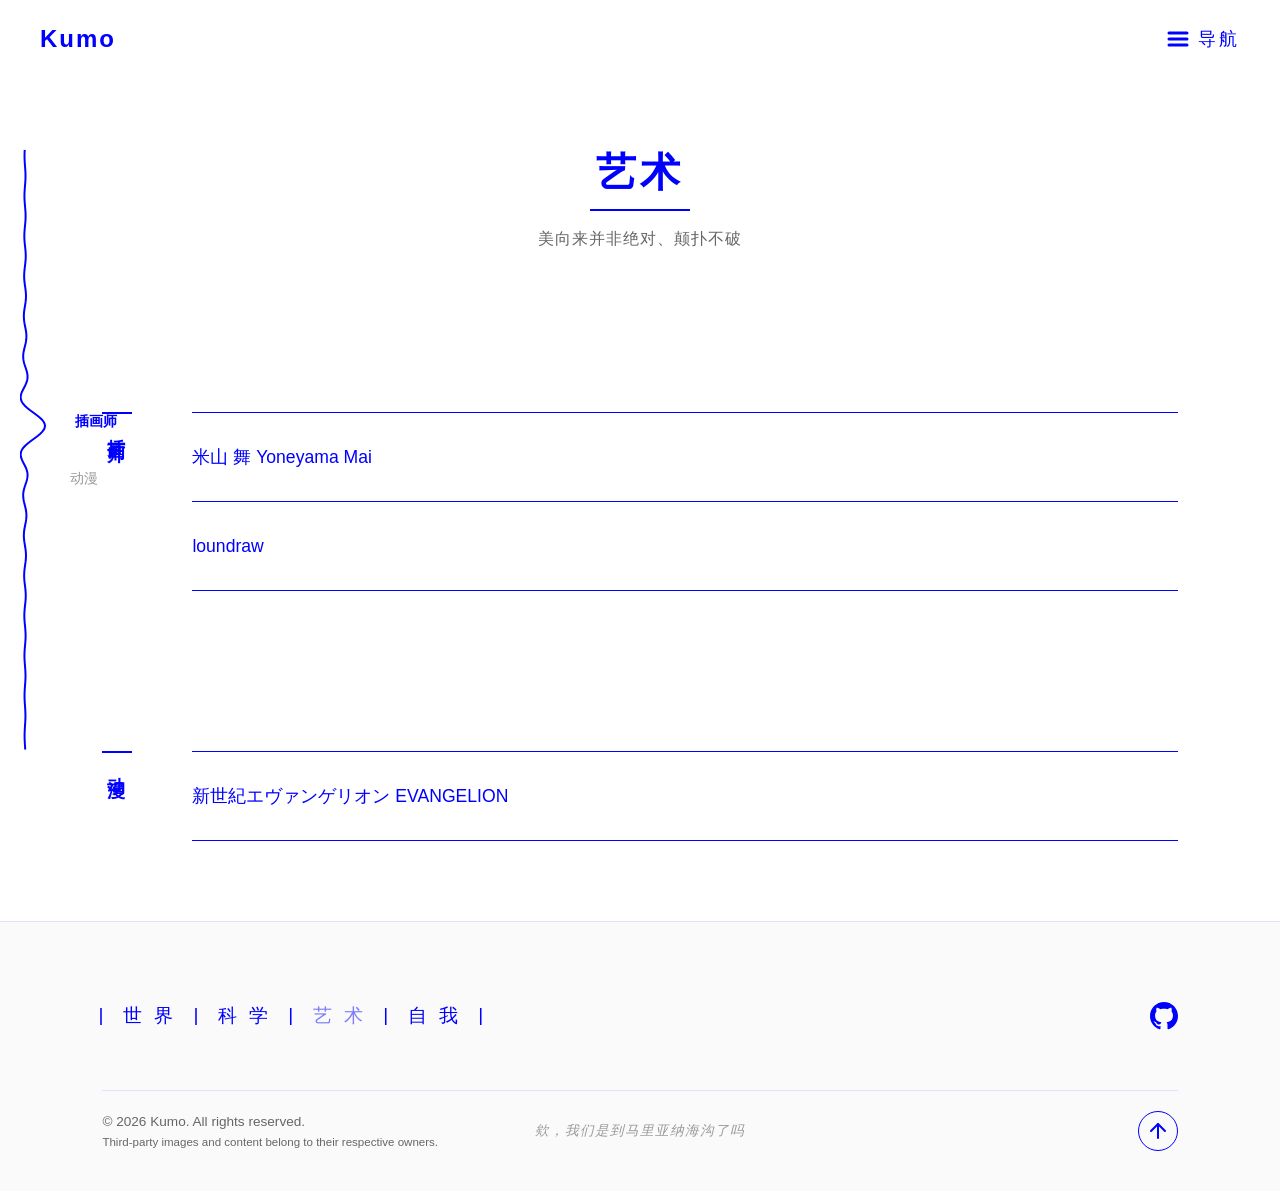
==== commit 35c49fe6: "Add files via upload" ====
--- a/art.html
+++ b/art.html
@@ -72,7 +72,7 @@
                         <div class="work-body">
                             <div class="work-body-inner gallery-inner">
                                 <div class="gallery-wrapper">
-                                    <div class="gallery-track direction-left">
+                                    <div class="gallery-track direction-right">
                                         <img src="./images/art/loundraw1.png" alt="loundraw1">
                                         <img src="./images/art/loundraw2.jpg" alt="loundraw2">
                                         <img src="./images/art/loundraw3.jpg" alt="loundraw3">
--- a/substyle.css
+++ b/substyle.css
@@ -260,45 +260,6 @@
     margin-top: 0;
 }
 
-@media (max-width: 960px) {
-    header {
-        padding: 15px 20px !important;
-        /* 将左右边距从 40px 缩小到 20px */
-    }
-
-    .menu-header {
-        padding: 15px 20px !important;
-        /* 缩小侧边栏头部的左右边距 */
-    }
-
-    /* 侧边栏变得更宽，留给主页的缝隙变小 */
-    .side-menu {
-        width: calc(100% - 60px);
-    }
-
-    /* 配合侧边栏，主页面向左移动的距离加大 */
-    .main-wrapper.menu-open {
-        transform: translateX(calc(-100% ));
-    }
-
-    .menu-slogan {
-        top: auto;
-        bottom: 120px;
-        left: 20px;
-        transform: none;
-        font-size: 2rem;
-        gap: 5px;
-    }
-
-    .menu-content {
-        justify-content: flex-start;
-        /* 取消原来的垂直居中，改为整体靠上对齐 */
-        padding-top: 15%;
-        /* 控制距离顶部的距离 */
-        padding-left: 30%;
-    }
-}
-
 .large-links {
     display: flex;
     flex-direction: column;
@@ -513,30 +474,6 @@
     color: #ffffff;
 }
 
-@media (max-width: 960px) {
-    .footer-top {
-        flex-direction: column;
-        gap: 40px;
-    }
-
-    .footer-bottom {
-        flex-direction: column;
-        gap: 20px;
-        text-align: center;
-    }
-
-    .mariana-text {
-        position: static;
-        transform: none;
-    }
-
-    .footer-nav a {
-        letter-spacing: 10px;
-        /* 减小字间距，适应换行后的视觉效果 */
-        padding: 0 10px 0 20px;
-    }
-}
-
 /* ----------------------------------
            页面主容器与新增功能
 ---------------------------------- */
@@ -630,17 +567,6 @@
     margin: 0 auto;
 }
 
-@media (max-width: 960px) {
-    .science-intro h1 {
-        font-size: 2rem;
-    }
-
-    .science-intro p {
-        font-size: 0.9rem;
-        padding: 0 20px;
-    }
-}
-
 /* Works 模块 沿用原格式并调整 */
 .works-module {
     background-color: #fff;
@@ -783,48 +709,6 @@
     margin-left: auto;
 }
 
-/* Works 模块响应式调整 */
-@media (max-width: 960px) {
-    .works-container {
-        flex-direction: column;
-        gap: 40px;
-    }
-
-    .works-sidebar {
-        flex: none;
-        flex-direction: row;
-        padding-top: 0;
-        align-items: center;
-    }
-
-    .sidebar-text {
-        writing-mode: horizontal-tb;
-        transform: none;
-    }
-
-    .sidebar-line {
-        width: 30px;
-        height: 2px;
-    }
-
-    .work-header {
-        flex-direction: column;
-        gap: 10px;
-        padding: 20px 0;
-    }
-
-    .work-author,
-    .work-date {
-        flex: none;
-        font-size: 0.9rem;
-    }
-
-    .work-img-wrapper {
-        width: 100%;
-        height: auto;
-    }
-}
-
 /* ----------------------------------
            Gallery 流动图库模块
 ---------------------------------- */
@@ -896,12 +780,6 @@
     }
 }
 
-/* 移动端响应式调整：稍微把高度改小一点 */
-@media (max-width: 960px) {
-    .gallery-track img {
-        height: 150px;
-    }
-}
 
 /* ----------------------------------
            左侧 sinc 函数指示器
@@ -960,10 +838,132 @@
     transform: translateX(5px);
 }
 
+/* ----------------------------------
+           移动端响应式调整
+---------------------------------- */
+
 @media (max-width: 1200px) {
     #sinc-indicator {
         display: none;
     }
 
     /* 较小屏幕隐藏 */
+}
+
+@media (max-width: 960px) {
+    header {
+        padding: 15px 20px !important;
+        /* 将左右边距从 40px 缩小到 20px */
+    }
+
+    .menu-header {
+        padding: 15px 20px !important;
+        /* 缩小侧边栏头部的左右边距 */
+    }
+
+    /* 侧边栏变得更宽，留给主页的缝隙变小 */
+    .side-menu {
+        width: calc(100% - 60px);
+    }
+
+    /* 配合侧边栏，主页面向左移动的距离加大 */
+    .main-wrapper.menu-open {
+        transform: translateX(calc(-100% + 75px));
+    }
+
+    .menu-slogan {
+        top: auto;
+        bottom: 5%;
+        left: 20px;
+        transform: none;
+        font-size: 2rem;
+        gap: 5px;
+    }
+
+    .large-links {
+        margin-bottom: 30px;
+    }
+
+    .menu-content {
+        justify-content: flex-start;
+        /* 取消原来的垂直居中，改为整体靠上对齐 */
+        padding-top: 15%;
+        /* 控制距离顶部的距离 */
+        padding-left: 30%;
+    }
+
+    .science-intro h1 {
+        font-size: 2rem;
+    }
+
+    .science-intro p {
+        font-size: 0.9rem;
+        padding: 0 20px;
+    }
+
+    /* Works 模块响应式调整 */
+    .works-container {
+        flex-direction: column;
+        gap: 40px;
+    }
+
+    .works-sidebar {
+        flex: none;
+        flex-direction: row;
+        padding-top: 0;
+        align-items: center;
+    }
+
+    .sidebar-text {
+        writing-mode: horizontal-tb;
+        transform: none;
+    }
+
+    .sidebar-line {
+        width: 30px;
+        height: 2px;
+    }
+
+    .work-header {
+        flex-direction: column;
+        gap: 10px;
+        padding: 20px 0;
+    }
+
+    .work-author,
+    .work-date {
+        flex: none;
+        font-size: 0.9rem;
+    }
+
+    .work-img-wrapper {
+        width: 100%;
+        height: auto;
+    }
+
+    .footer-top {
+        flex-direction: column;
+        gap: 40px;
+    }
+
+    .footer-bottom {
+        flex-direction: column;
+        gap: 20px;
+        text-align: center;
+    }
+
+    .mariana-text {
+        position: static;
+        transform: none;
+    }
+
+    .footer-nav a {
+        letter-spacing: 10px;
+        /* 减小字间距，适应换行后的视觉效果 */
+        padding: 0 10px 0 20px;
+    }
+
+    .gallery-track img {
+        height: 150px;
+    }
 }
